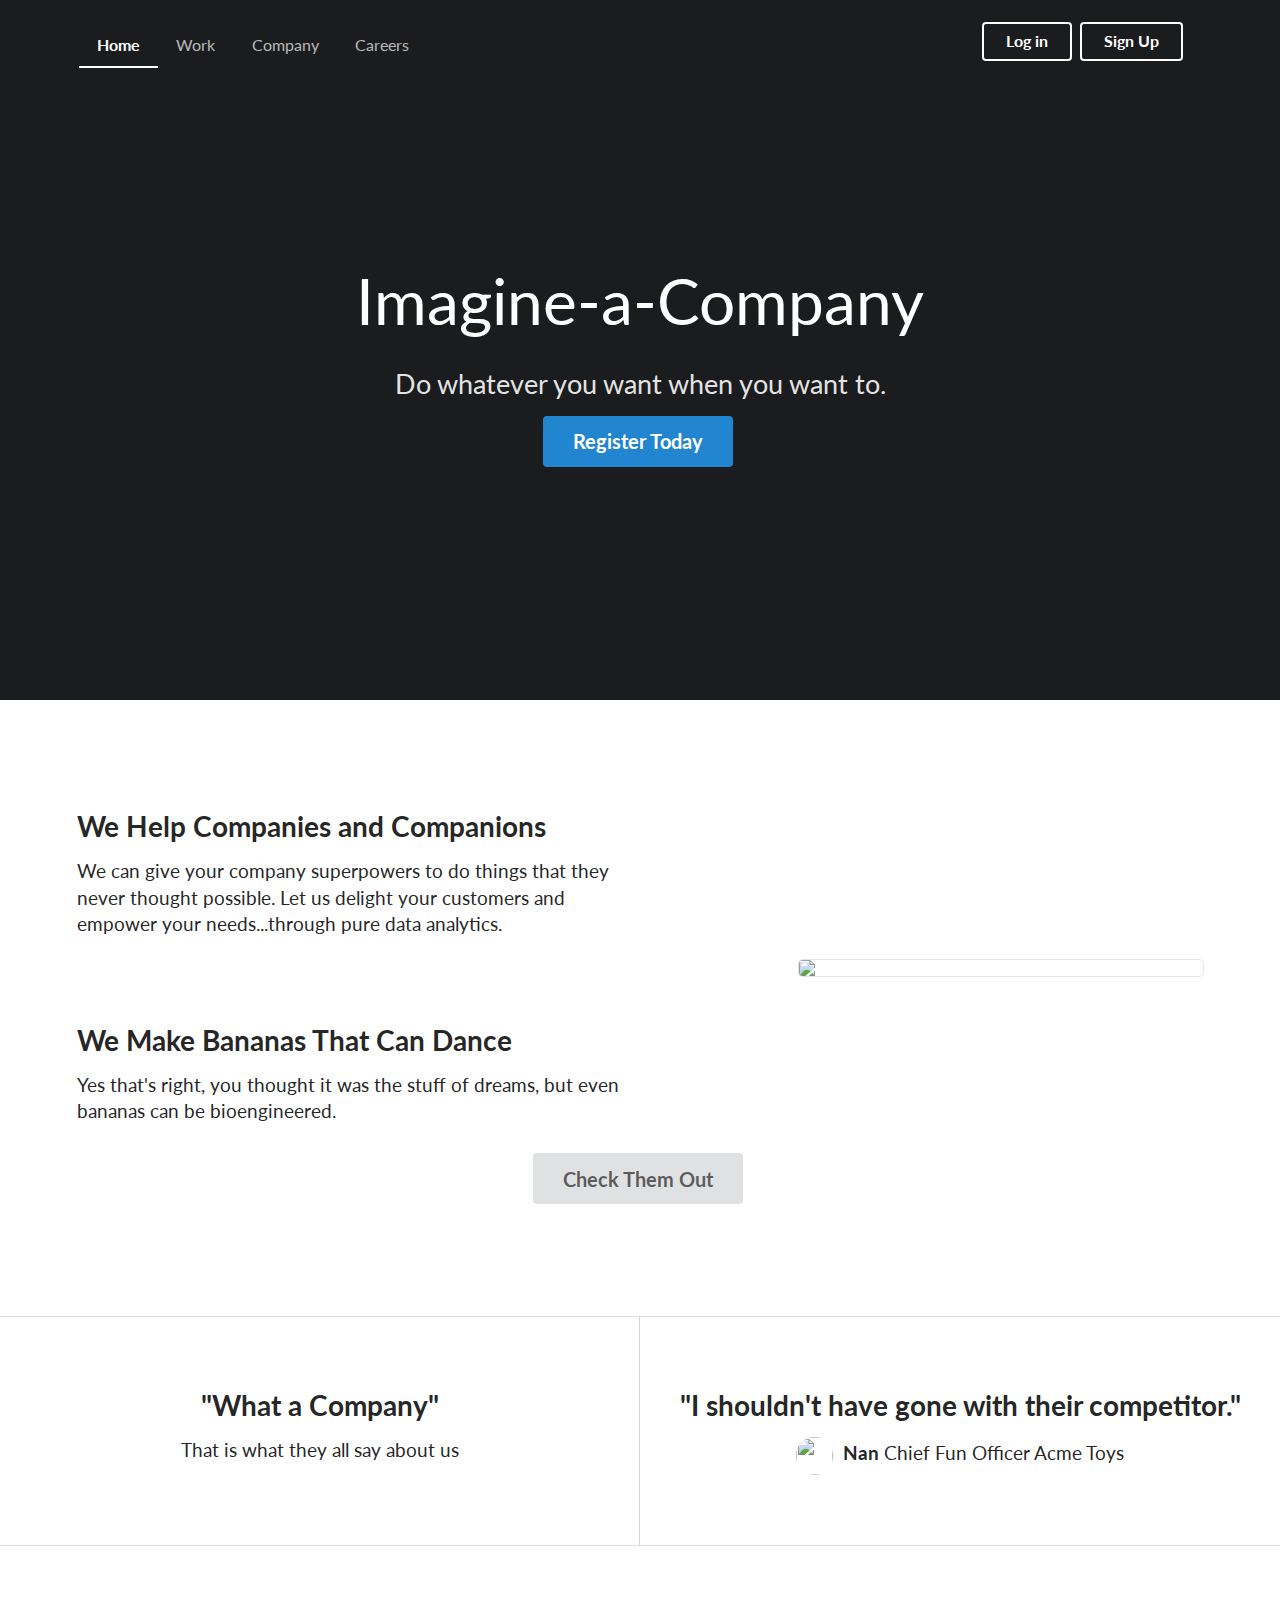
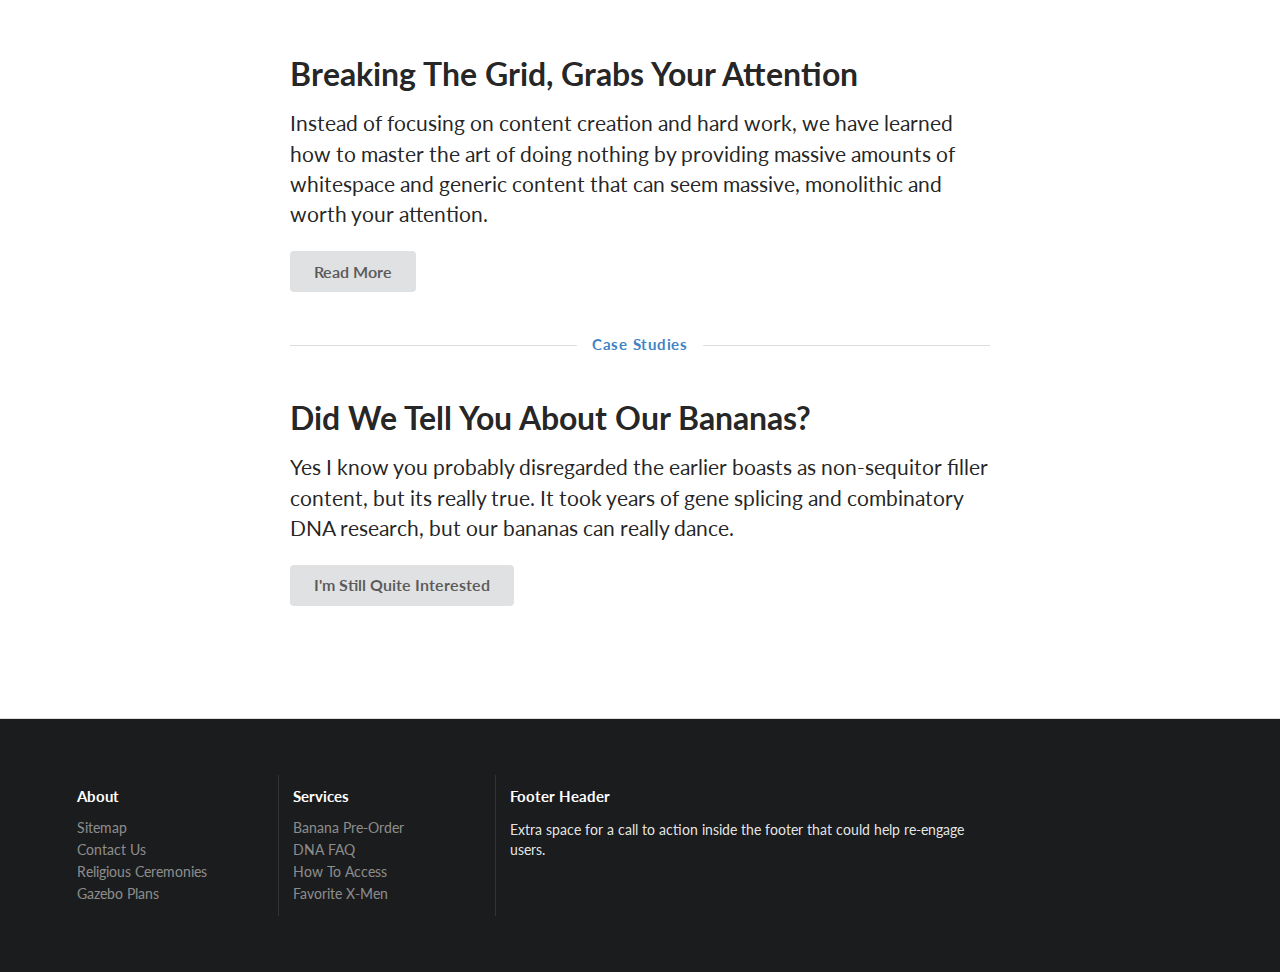
==== index.html @ cdfdc354 "updted readme" ====
<!DOCTYPE html>
<html >
<head>
  <meta charset="UTF-8">
  <title>Yourorderhub.co.uk</title>

  <link rel="stylesheet" href="https://cdnjs.cloudflare.com/ajax/libs/normalize/5.0.0/normalize.min.css">


      <link rel="stylesheet" href="css/style.css">


</head>

<body>

<!-- Following Menu -->
<div class="ui large top fixed hidden menu">
  <div class="ui container">
    <a class="active item">Home</a>
    <a class="item">Work</a>
    <a class="item">Company</a>
    <a class="item">Careers</a>
    <div class="right menu">
      <div class="item">
        <a class="ui button">Log in</a>
      </div>
      <div class="item">
        <a class="ui primary button">Sign Up</a>
      </div>
    </div>
  </div>
</div>

<!-- Sidebar Menu -->
<div class="ui vertical inverted sidebar menu">
  <a class="active item">Home</a>
  <a class="item">Work</a>
  <a class="item">Company</a>
  <a class="item">Careers</a>
  <a class="item">Login</a>
  <a class="item">Signup</a>
</div>


<!-- Page Contents -->
<div class="pusher">
  <div class="ui inverted vertical masthead center aligned segment">

    <div class="ui container">
      <div class="ui large secondary inverted pointing menu">
        <a class="toc item">
          <i class="sidebar icon"></i>
        </a>
        <a class="active item">Home</a>
        <a class="item">Work</a>
        <a class="item">Company</a>
        <a class="item">Careers</a>
        <div class="right item">
          <a class="ui inverted button">Log in</a>
          <a class="ui inverted button">Sign Up</a>
        </div>
      </div>
    </div>

    <div class="ui text container">
      <h1 class="ui inverted header">
        Imagine-a-Company
      </h1>
      <h2>Do whatever you want when you want to.</h2>
      <a href="../register.html" class="button"><div class="ui huge primary button">Register Today</div></a>
    </div>

  </div>

  <div class="ui vertical stripe segment">
    <div class="ui middle aligned stackable grid container">
      <div class="row">
        <div class="eight wide column">
          <h3 class="ui header">We Help Companies and Companions</h3>
          <p>We can give your company superpowers to do things that they never thought possible. Let us delight your customers and empower your needs...through pure data analytics.</p>
          <h3 class="ui header">We Make Bananas That Can Dance</h3>
          <p>Yes that's right, you thought it was the stuff of dreams, but even bananas can be bioengineered.</p>
        </div>
        <div class="six wide right floated column">
          <img src="assets/images/wireframe/white-image.png" class="ui large bordered rounded image">
        </div>
      </div>
      <div class="row">
        <div class="center aligned column">
          <a class="ui huge button">Check Them Out</a>
        </div>
      </div>
    </div>
  </div>


  <div class="ui vertical stripe quote segment">
    <div class="ui equal width stackable internally celled grid">
      <div class="center aligned row">
        <div class="column">
          <h3>"What a Company"</h3>
          <p>That is what they all say about us</p>
        </div>
        <div class="column">
          <h3>"I shouldn't have gone with their competitor."</h3>
          <p>
            <img src="assets/images/avatar/nan.jpg" class="ui avatar image"> <b>Nan</b> Chief Fun Officer Acme Toys
          </p>
        </div>
      </div>
    </div>
  </div>

  <div class="ui vertical stripe segment">
    <div class="ui text container">
      <h3 class="ui header">Breaking The Grid, Grabs Your Attention</h3>
      <p>Instead of focusing on content creation and hard work, we have learned how to master the art of doing nothing by providing massive amounts of whitespace and generic content that can seem massive, monolithic and worth your attention.</p>
      <a class="ui large button">Read More</a>
      <h4 class="ui horizontal header divider">
        <a href="#">Case Studies</a>
      </h4>
      <h3 class="ui header">Did We Tell You About Our Bananas?</h3>
      <p>Yes I know you probably disregarded the earlier boasts as non-sequitor filler content, but its really true. It took years of gene splicing and combinatory DNA research, but our bananas can really dance.</p>
      <a class="ui large button">I'm Still Quite Interested</a>
    </div>
  </div>


  <div class="ui inverted vertical footer segment">
    <div class="ui container">
      <div class="ui stackable inverted divided equal height stackable grid">
        <div class="three wide column">
          <h4 class="ui inverted header">About</h4>
          <div class="ui inverted link list">
            <a href="#" class="item">Sitemap</a>
            <a href="#" class="item">Contact Us</a>
            <a href="#" class="item">Religious Ceremonies</a>
            <a href="#" class="item">Gazebo Plans</a>
          </div>
        </div>
        <div class="three wide column">
          <h4 class="ui inverted header">Services</h4>
          <div class="ui inverted link list">
            <a href="#" class="item">Banana Pre-Order</a>
            <a href="#" class="item">DNA FAQ</a>
            <a href="#" class="item">How To Access</a>
            <a href="#" class="item">Favorite X-Men</a>
          </div>
        </div>
        <div class="seven wide column">
          <h4 class="ui inverted header">Footer Header</h4>
          <p>Extra space for a call to action inside the footer that could help re-engage users.</p>
        </div>
      </div>
    </div>
  </div>
</div>
  <script src='http://cdnjs.cloudflare.com/ajax/libs/jquery/2.1.3/jquery.min.js'></script>

    <script  src="js/index.js"></script>

</body>
</html>
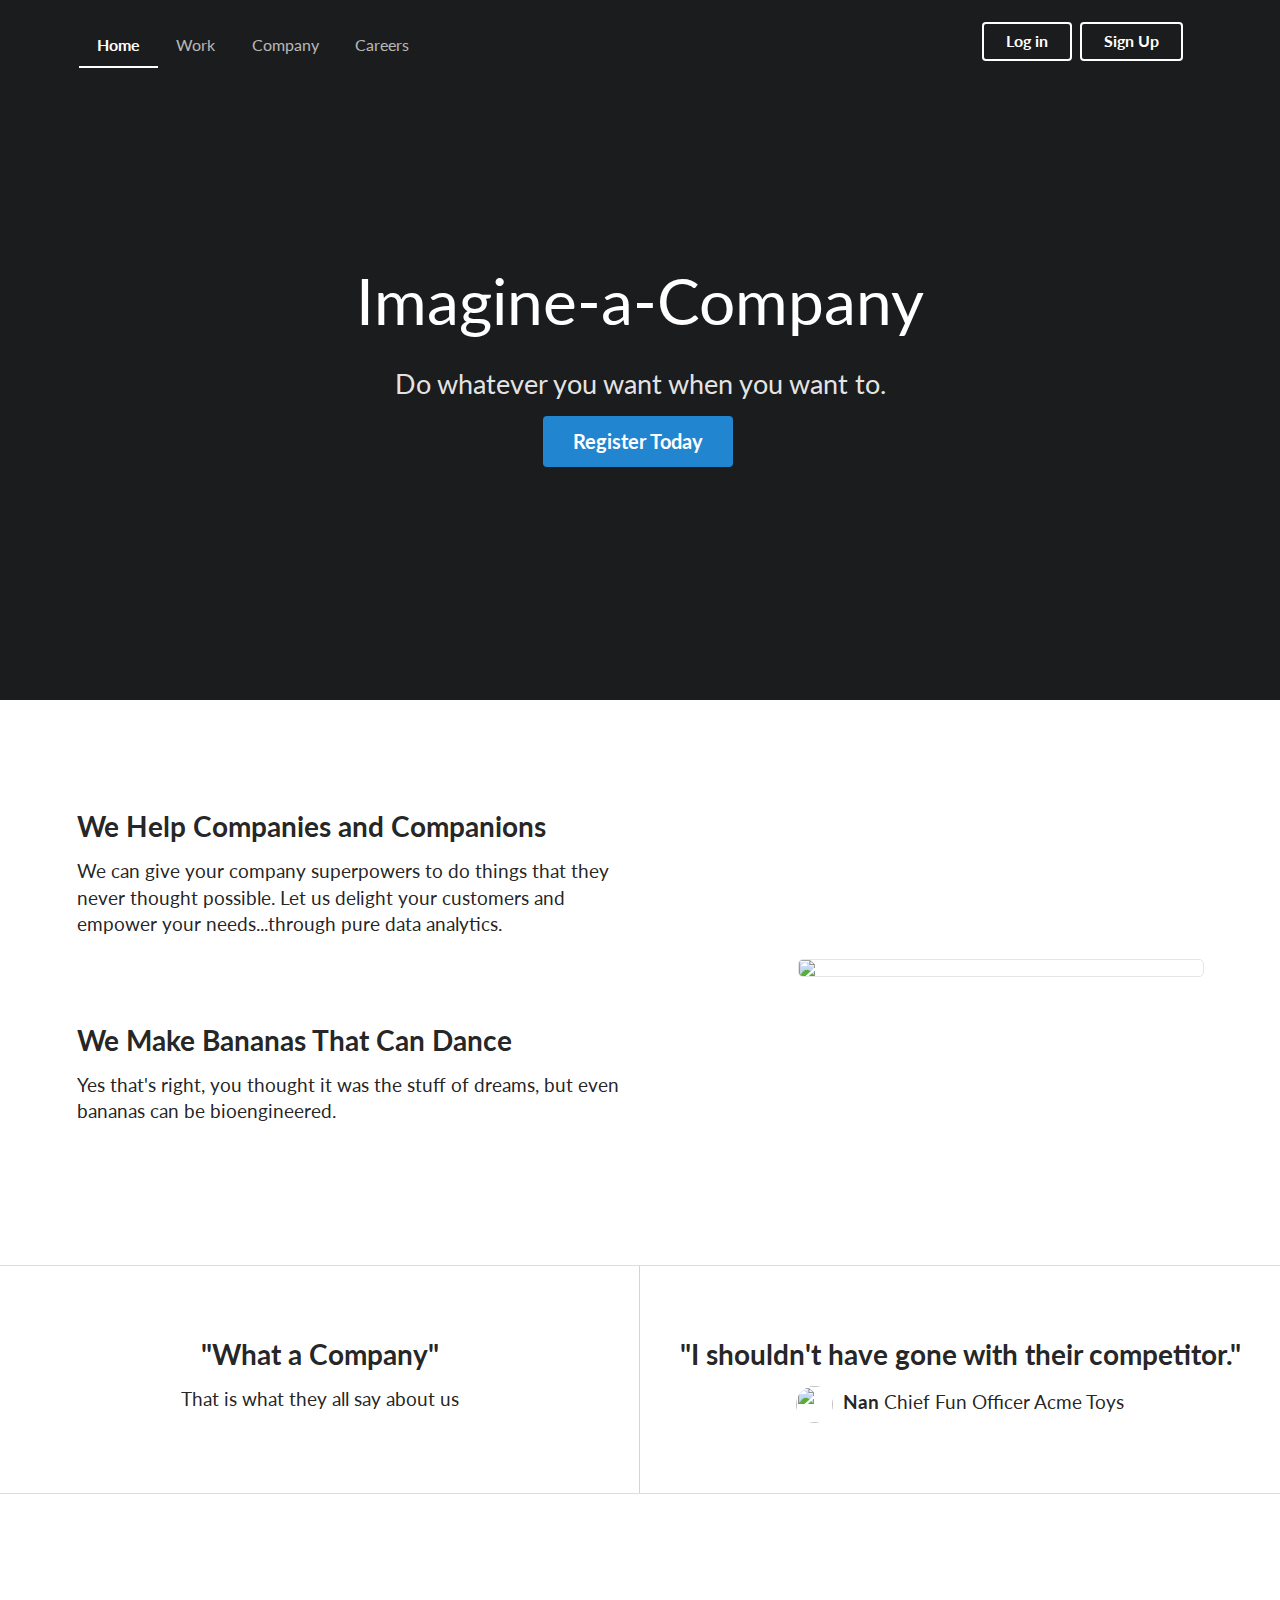
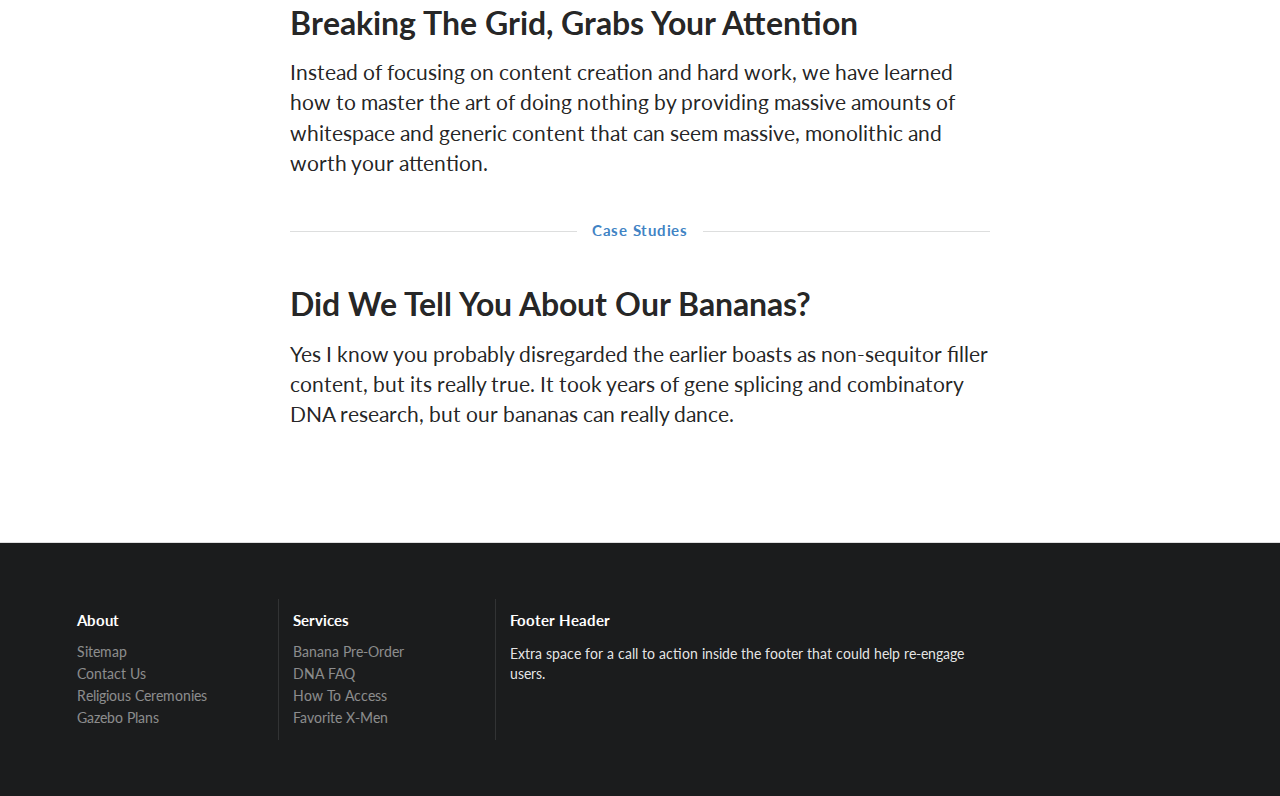
==== commit 1974fe77: "Removed buttons" ====
--- a/index.html
+++ b/index.html
@@ -88,7 +88,7 @@
       </div>
       <div class="row">
         <div class="center aligned column">
-          <a class="ui huge button">Check Them Out</a>
+          <!-- <a class="ui huge button">Check Them Out</a> -->
         </div>
       </div>
     </div>
@@ -116,13 +116,13 @@
     <div class="ui text container">
       <h3 class="ui header">Breaking The Grid, Grabs Your Attention</h3>
       <p>Instead of focusing on content creation and hard work, we have learned how to master the art of doing nothing by providing massive amounts of whitespace and generic content that can seem massive, monolithic and worth your attention.</p>
-      <a class="ui large button">Read More</a>
+      <!-- <a class="ui large button">Read More</a> -->
       <h4 class="ui horizontal header divider">
         <a href="#">Case Studies</a>
       </h4>
       <h3 class="ui header">Did We Tell You About Our Bananas?</h3>
       <p>Yes I know you probably disregarded the earlier boasts as non-sequitor filler content, but its really true. It took years of gene splicing and combinatory DNA research, but our bananas can really dance.</p>
-      <a class="ui large button">I'm Still Quite Interested</a>
+      <!-- <a class="ui large button">I'm Still Quite Interested</a> -->
     </div>
   </div>
 
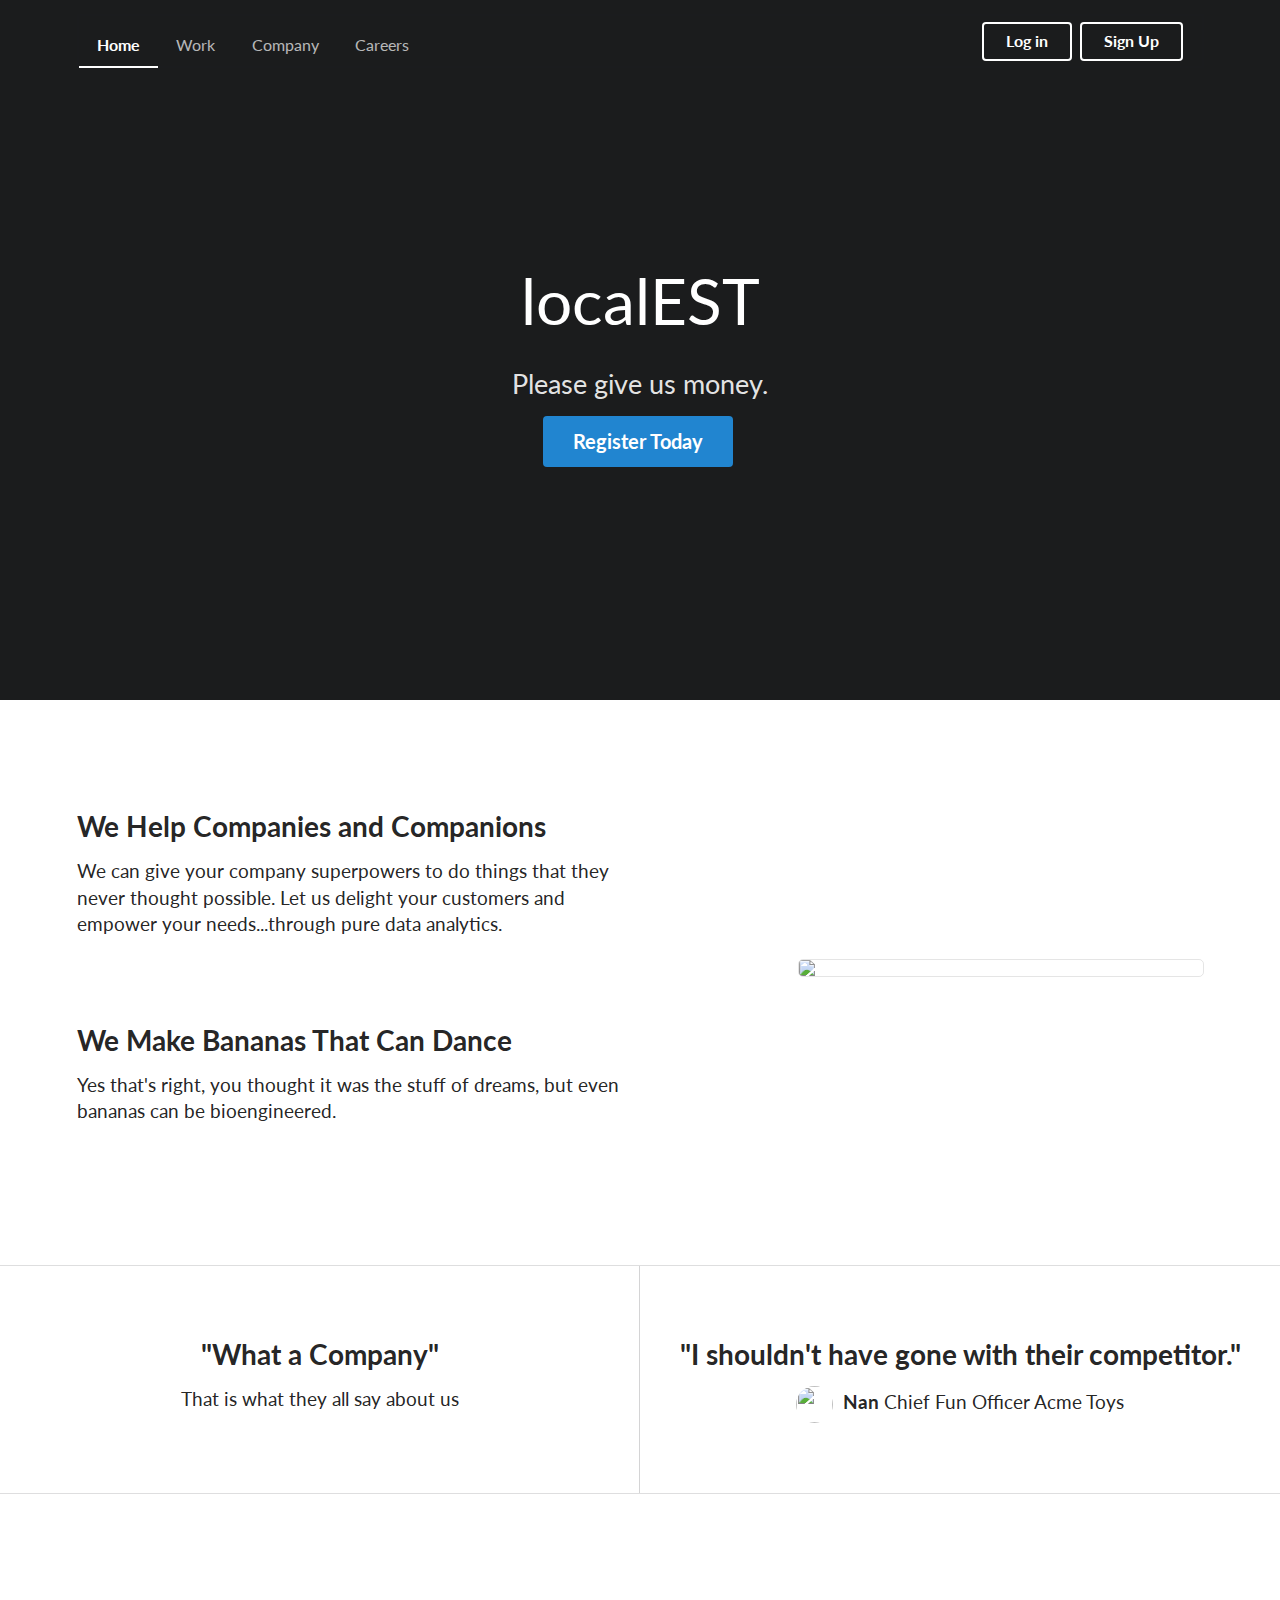
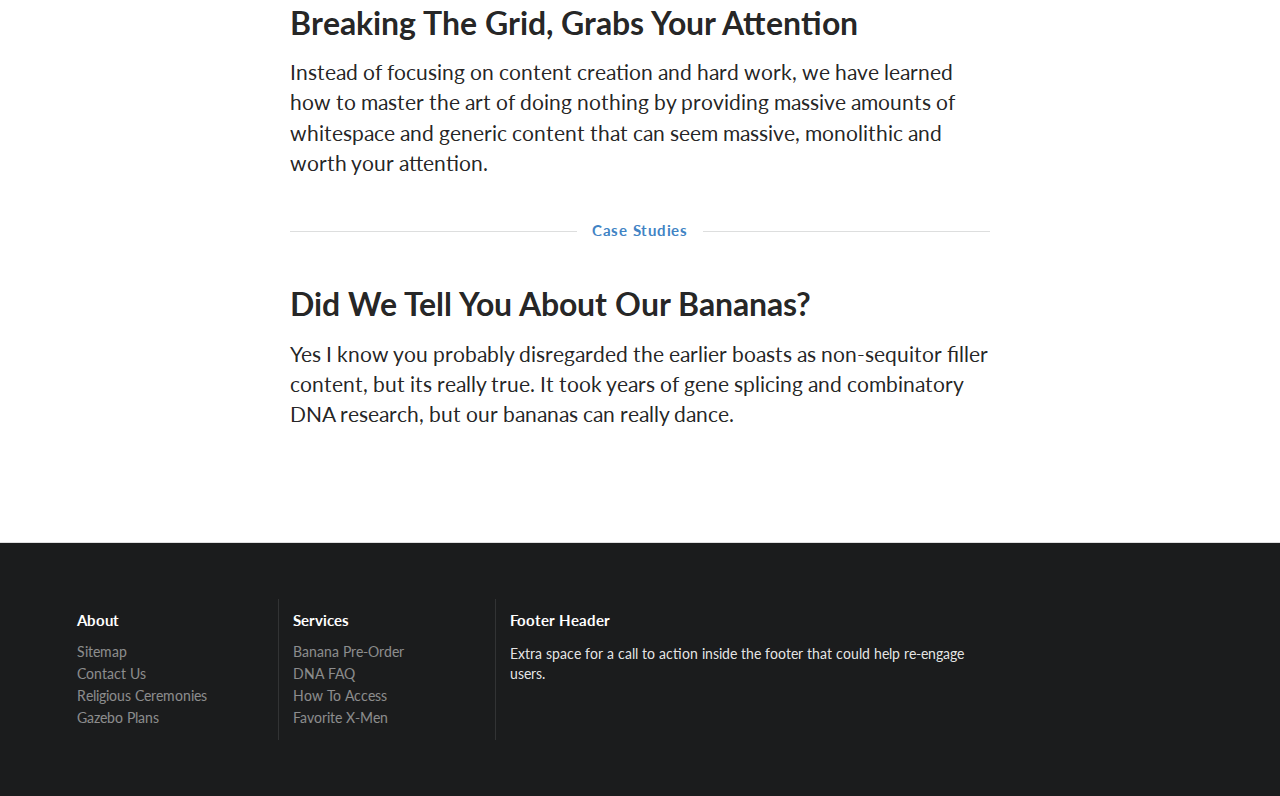
==== commit 178fb57d: "index" ====
--- a/index.html
+++ b/index.html
@@ -1,4 +1,4 @@
-<!DOCTYPE html>
+              <!DOCTYPE html>
 <html >
 <head>
   <meta charset="UTF-8">
@@ -26,7 +26,7 @@
         <a class="ui button">Log in</a>
       </div>
       <div class="item">
-        <a class="ui primary button">Sign Up</a>
+      <a href="../register.html"  class="ui primary button">Sign Up</a>
       </div>
     </div>
   </div>
@@ -39,7 +39,7 @@
   <a class="item">Company</a>
   <a class="item">Careers</a>
   <a class="item">Login</a>
-  <a class="item">Signup</a>
+  <a href="../register.html" class="item">Signup</a>
 </div>
 
 
@@ -58,16 +58,16 @@
         <a class="item">Careers</a>
         <div class="right item">
           <a class="ui inverted button">Log in</a>
-          <a class="ui inverted button">Sign Up</a>
+          <a href="../register.html" class="ui inverted button">Sign Up</a>
         </div>
       </div>
     </div>
 
     <div class="ui text container">
       <h1 class="ui inverted header">
-        Imagine-a-Company
+        localEST
       </h1>
-      <h2>Do whatever you want when you want to.</h2>
+      <h2>Please give us money.</h2>
       <a href="../register.html" class="button"><div class="ui huge primary button">Register Today</div></a>
     </div>
 
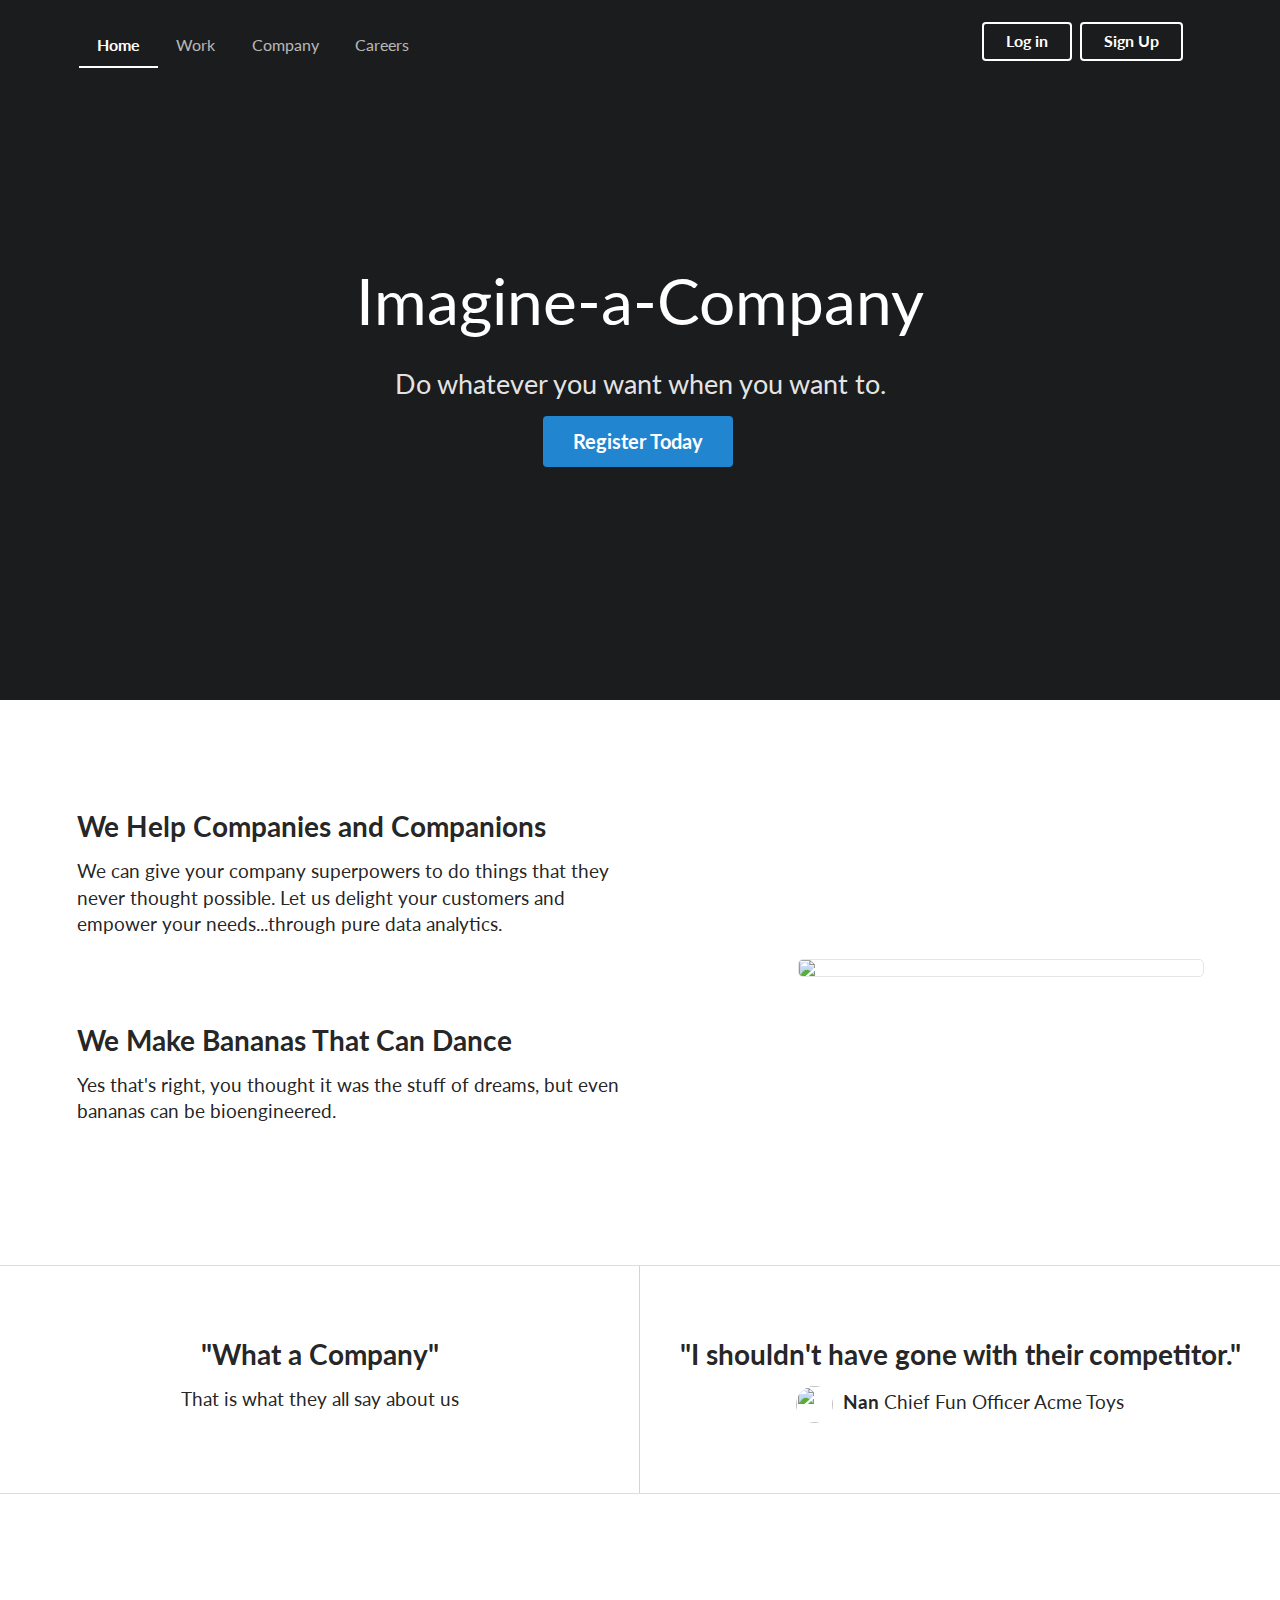
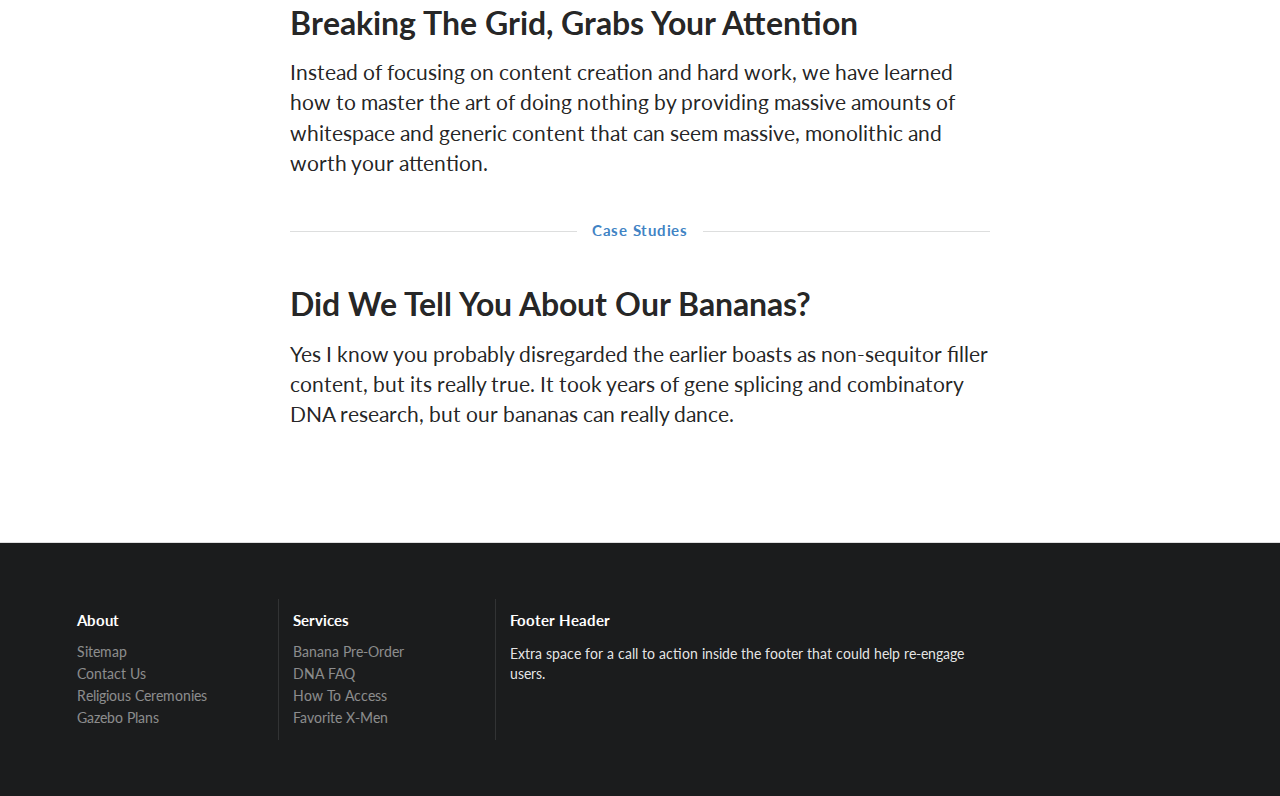
==== commit 1189e886: "updated maps" ====
--- a/index.html
+++ b/index.html
@@ -1,8 +1,8 @@
-              <!DOCTYPE html>
+<!DOCTYPE html>
 <html >
 <head>
   <meta charset="UTF-8">
-  <title>Yourorderhub.co.uk</title>
+  <title>localEST</title>
 
   <link rel="stylesheet" href="https://cdnjs.cloudflare.com/ajax/libs/normalize/5.0.0/normalize.min.css">
 
@@ -23,7 +23,7 @@
     <a class="item">Careers</a>
     <div class="right menu">
       <div class="item">
-        <a class="ui button">Log in</a>
+        <a href="../loginroute.html" class="ui button">Log in</a>
       </div>
       <div class="item">
       <a href="../register.html"  class="ui primary button">Sign Up</a>
@@ -38,7 +38,7 @@
   <a class="item">Work</a>
   <a class="item">Company</a>
   <a class="item">Careers</a>
-  <a class="item">Login</a>
+  <a href="../loginroute.html" class="item">Login</a>
   <a href="../register.html" class="item">Signup</a>
 </div>
 
@@ -57,7 +57,7 @@
         <a class="item">Company</a>
         <a class="item">Careers</a>
         <div class="right item">
-          <a class="ui inverted button">Log in</a>
+          <a href="../loginroute.html" class="ui inverted button">Log in</a>
           <a href="../register.html" class="ui inverted button">Sign Up</a>
         </div>
       </div>
@@ -65,9 +65,9 @@
 
     <div class="ui text container">
       <h1 class="ui inverted header">
-        localEST
+        Imagine-a-Company
       </h1>
-      <h2>Please give us money.</h2>
+      <h2>Do whatever you want when you want to.</h2>
       <a href="../register.html" class="button"><div class="ui huge primary button">Register Today</div></a>
     </div>
 
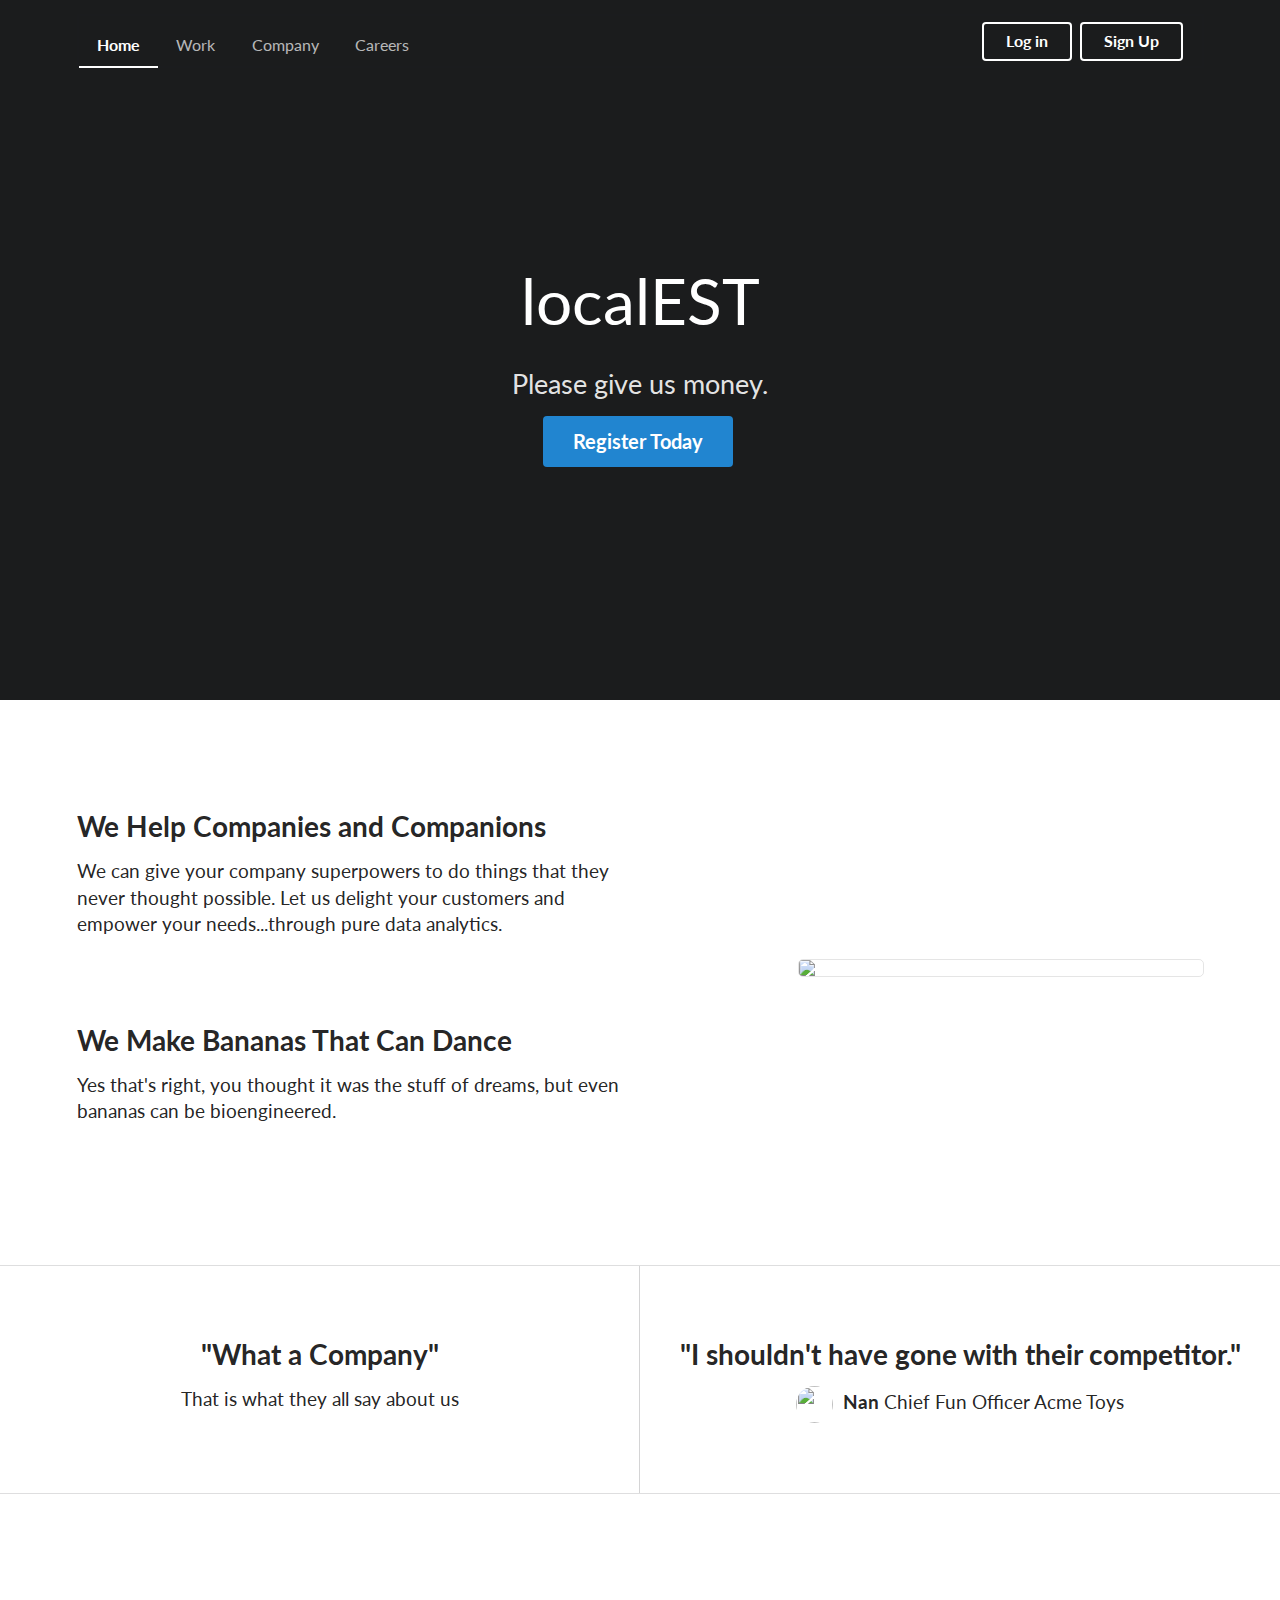
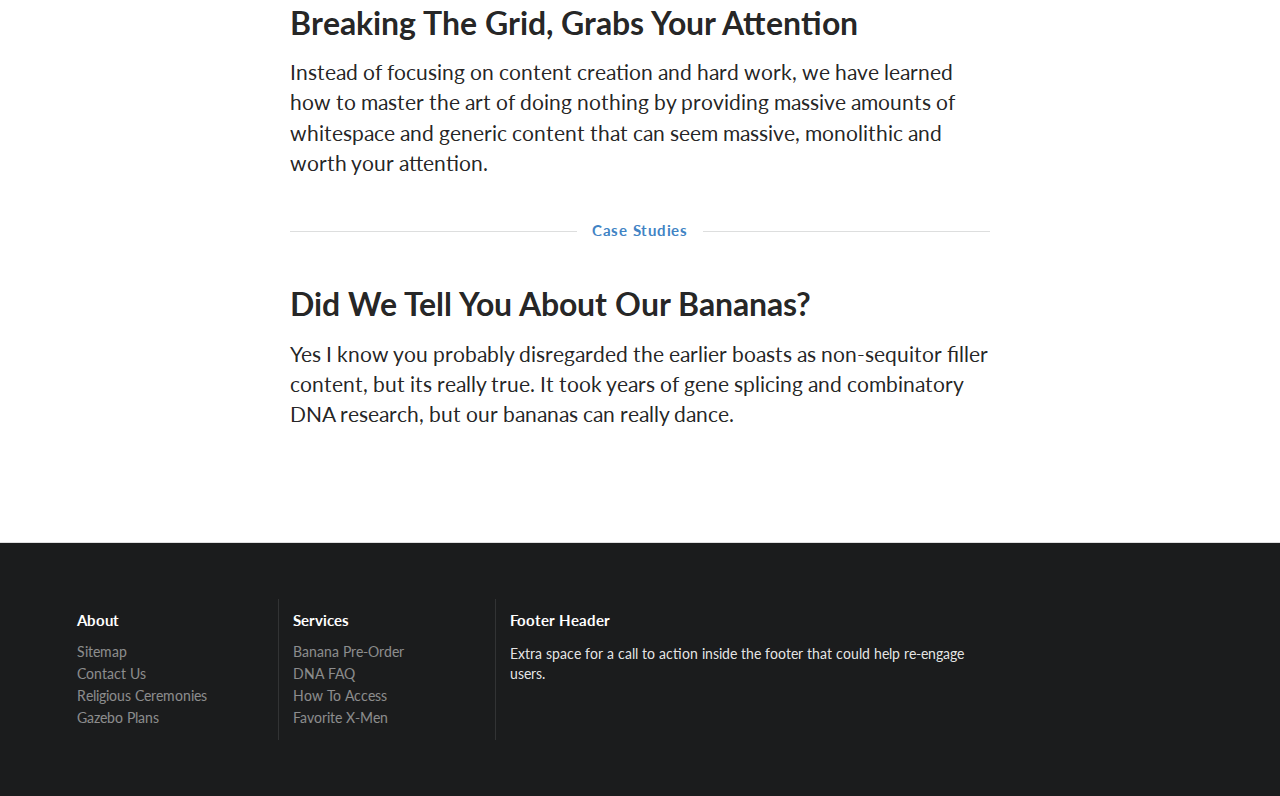
==== commit 0372f65f: "Merge branch 'master' of https://github.com/rathomas17/localEST" ====
--- a/index.html
+++ b/index.html
@@ -1,4 +1,4 @@
-<!DOCTYPE html>
+              <!DOCTYPE html>
 <html >
 <head>
   <meta charset="UTF-8">
@@ -23,7 +23,7 @@
     <a class="item">Careers</a>
     <div class="right menu">
       <div class="item">
-        <a href="../loginroute.html" class="ui button">Log in</a>
+        <a class="ui button">Log in</a>
       </div>
       <div class="item">
       <a href="../register.html"  class="ui primary button">Sign Up</a>
@@ -38,7 +38,7 @@
   <a class="item">Work</a>
   <a class="item">Company</a>
   <a class="item">Careers</a>
-  <a href="../loginroute.html" class="item">Login</a>
+  <a class="item">Login</a>
   <a href="../register.html" class="item">Signup</a>
 </div>
 
@@ -57,7 +57,7 @@
         <a class="item">Company</a>
         <a class="item">Careers</a>
         <div class="right item">
-          <a href="../loginroute.html" class="ui inverted button">Log in</a>
+          <a class="ui inverted button">Log in</a>
           <a href="../register.html" class="ui inverted button">Sign Up</a>
         </div>
       </div>
@@ -65,9 +65,9 @@
 
     <div class="ui text container">
       <h1 class="ui inverted header">
-        Imagine-a-Company
+        localEST
       </h1>
-      <h2>Do whatever you want when you want to.</h2>
+      <h2>Please give us money.</h2>
       <a href="../register.html" class="button"><div class="ui huge primary button">Register Today</div></a>
     </div>
 
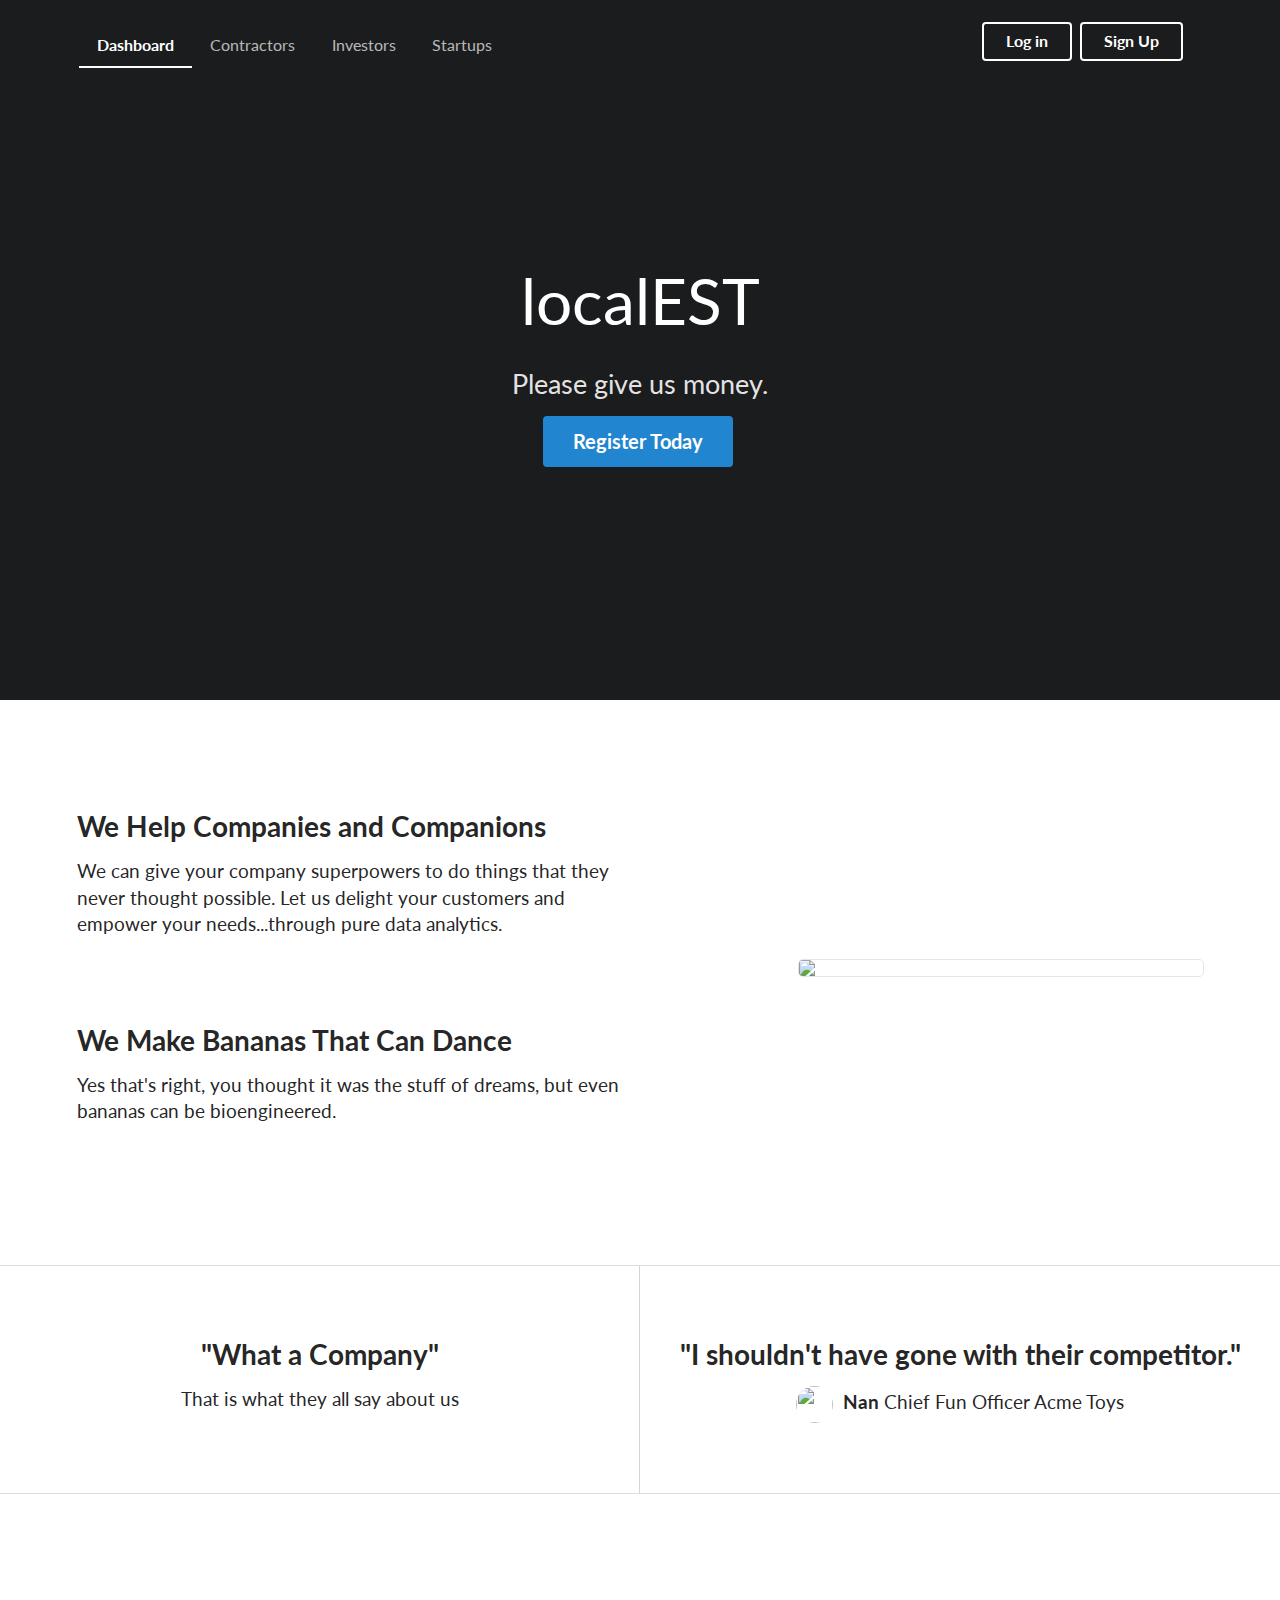
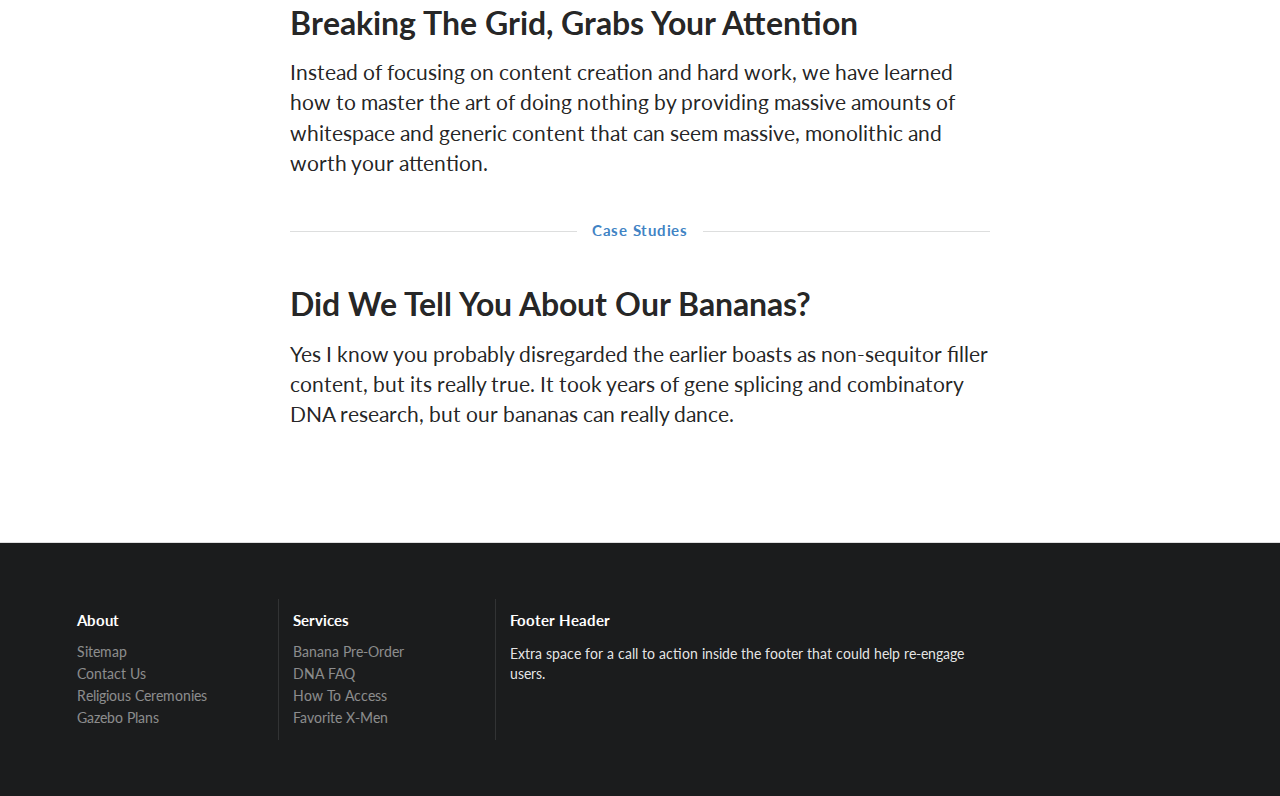
==== commit c91c4c81: "aslkfjd" ====
--- a/index.html
+++ b/index.html
@@ -52,10 +52,10 @@
         <a class="toc item">
           <i class="sidebar icon"></i>
         </a>
-        <a class="active item">Home</a>
-        <a class="item">Work</a>
-        <a class="item">Company</a>
-        <a class="item">Careers</a>
+        <a class="active item" href="homepage.php">Dashboard</a>
+        <a class="item" href="contractor.php">Contractors</a>
+        <a class="item" href="investor.php">Investors</a>
+        <a class="item" href="startup.php">Startups</a>
         <div class="right item">
           <a class="ui inverted button">Log in</a>
           <a href="../register.html" class="ui inverted button">Sign Up</a>
